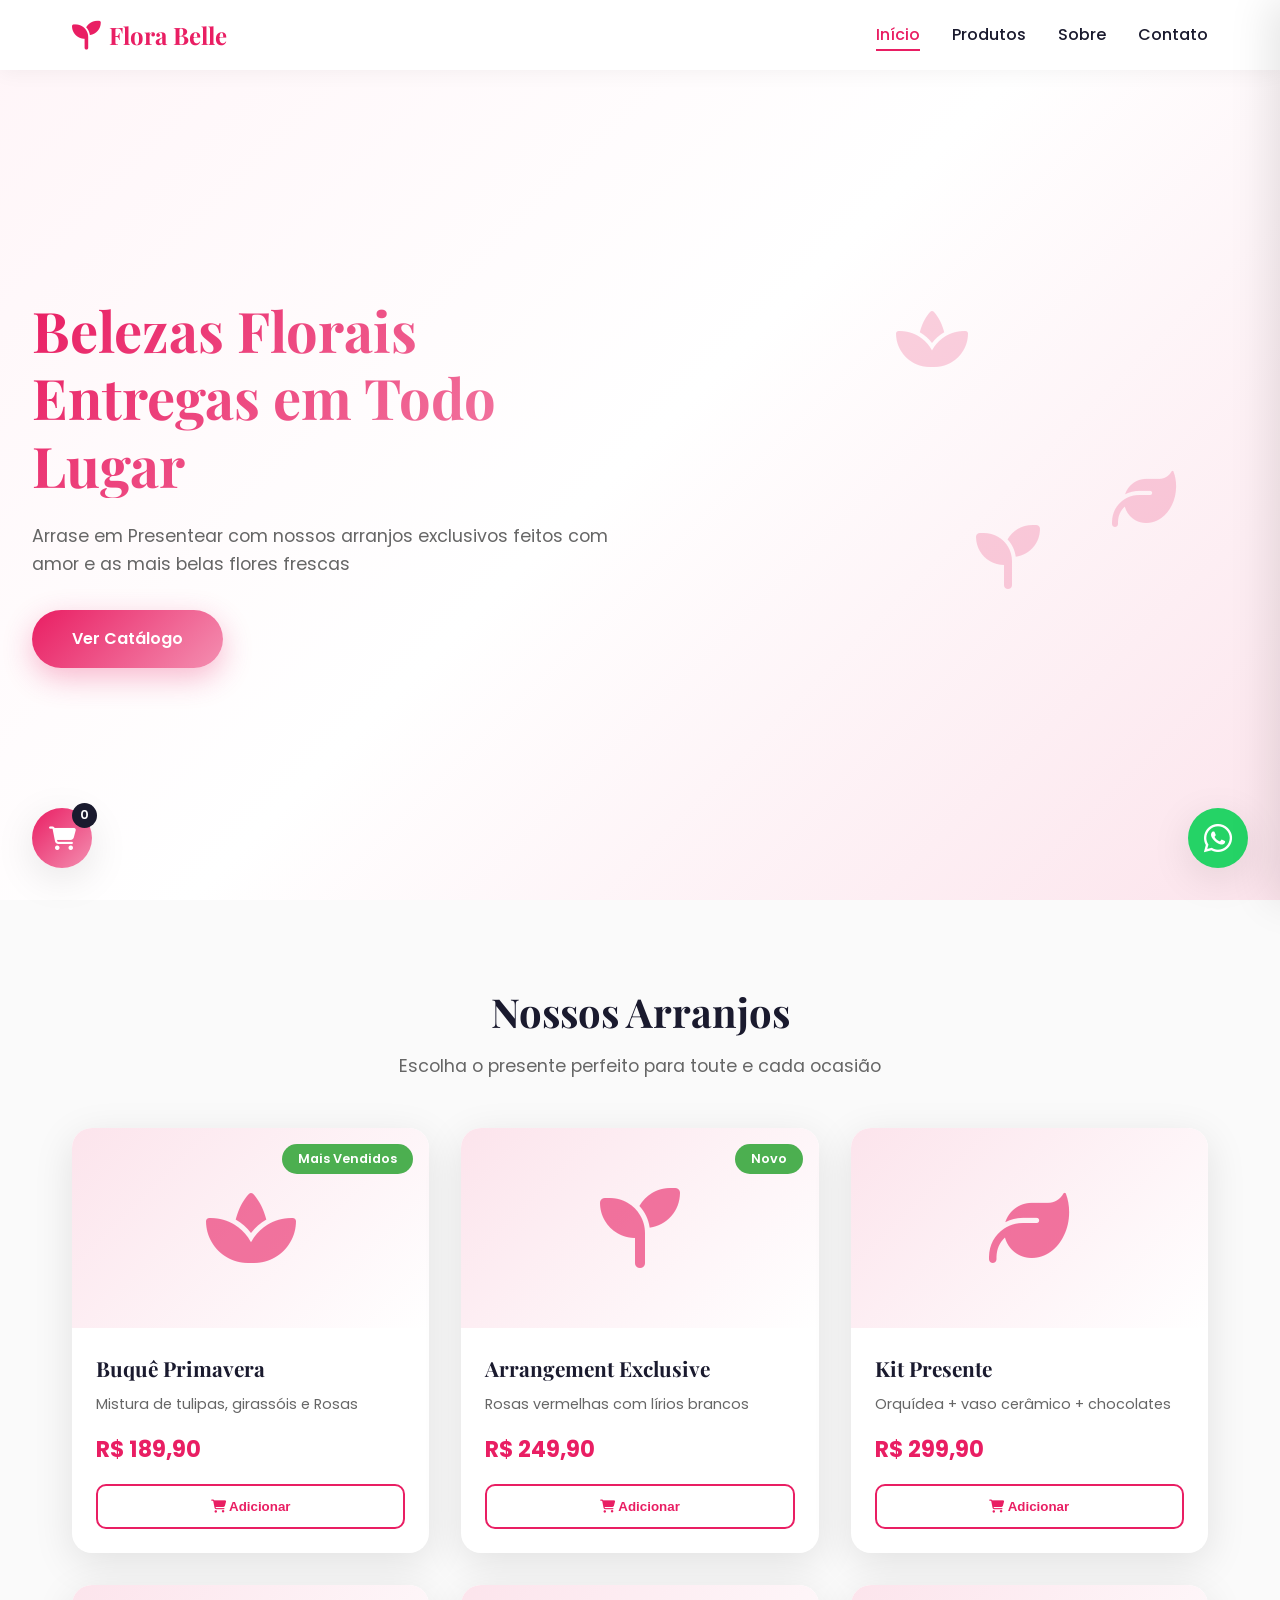
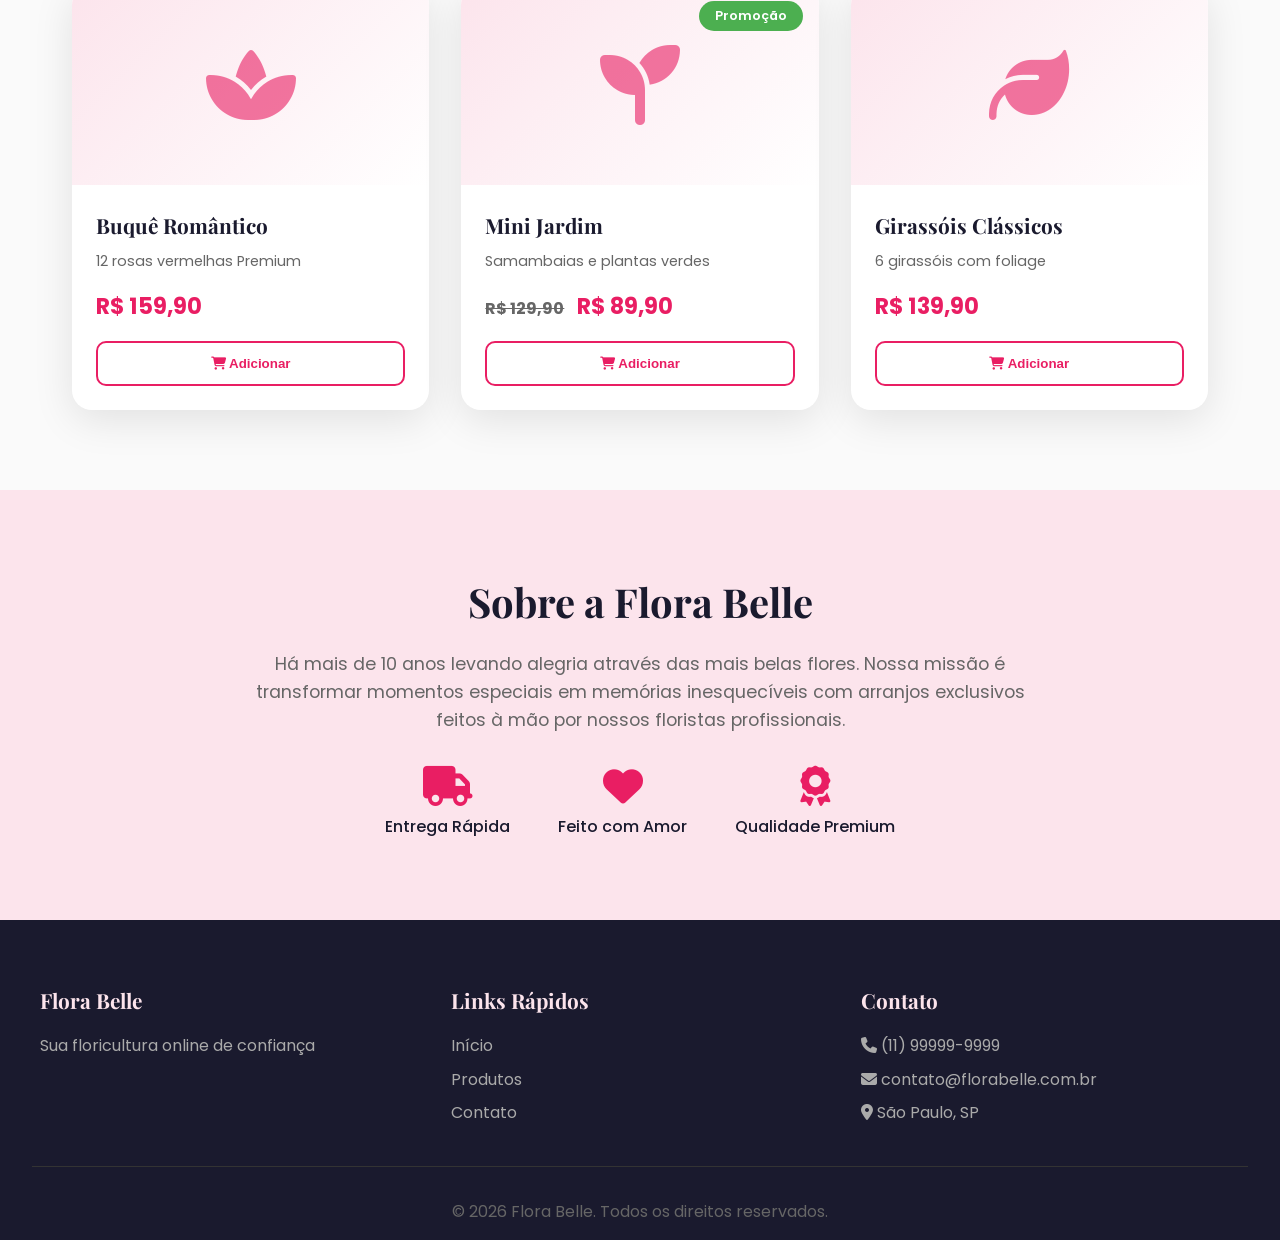
==== obrigado.html @ ef6fa818 "Add files via upload" ====
<!DOCTYPE html>
<html lang="pt-BR">
<head>
    <meta charset="UTF-8">
    <meta name="viewport" content="width=device-width, initial-scale=1.0">
    <title>Pedido Confirmado - Flora Belle</title>
    <link rel="stylesheet" href="style.css">
    <link rel="stylesheet" href="checkout.css">
    <link rel="preconnect" href="https://fonts.googleapis.com">
    <link rel="preconnect" href="https://fonts.gstatic.com" crossorigin>
    <link href="https://fonts.googleapis.com/css2?family=Playfair+Display:wght@400;600;700&family=Poppins:wght@300;400;500;600&display=swap" rel="stylesheet">
    <link rel="stylesheet" href="https://cdnjs.cloudflare.com/ajax/libs/font-awesome/6.4.0/css/all.min.css">
</head>
<body>
    <header class="header">
        <nav class="navbar">
            <div class="logo">
                <i class="fas fa-seedling"></i>
                <span>Flora Belle</span>
            </div>
            <ul class="nav-menu">
                <li><a href="index.html" class="nav-link">Início</a></li>
                <li><a href="index.html#produtos" class="nav-link">Produtos</a></li>
                <li><a href="contato.html" class="nav-link">Contato</a></li>
            </ul>
            <div class="hamburger">
                <span class="bar"></span>
                <span class="bar"></span>
                <span class="bar"></span>
            </div>
        </nav>
    </header>

    <section class="success-page">
        <div class="success-container">
            <div class="success-icon">
                <i class="fas fa-check-circle"></i>
            </div>
            
            <h1>Obrigado pelo seu pedido!</h1>
            <p class="success-subtitle">Seu pedido foi registrado com sucesso</p>
            
            <div class="order-info-card" id="orderInfo">
                <div class="order-header">
                    <h2>Detalhes do Pedido</h2>
                    <span class="order-id" id="orderId">#FB000000</span>
                </div>
                
                <div class="order-details">
                    <div class="detail-row">
                        <span class="detail-label"><i class="fas fa-calendar"></i> Data do Pedido</span>
                        <span class="detail-value" id="orderDate">--</span>
                    </div>
                    <div class="detail-row">
                        <span class="detail-label"><i class="fas fa-truck"></i> Entrega Prevista</span>
                        <span class="detail-value" id="deliveryDate">--</span>
                    </div>
                    <div class="detail-row">
                        <span class="detail-label"><i class="fas fa-map-marker-alt"></i> Endereço</span>
                        <span class="detail-value" id="deliveryAddress">--</span>
                    </div>
                    <div class="detail-row">
                        <span class="detail-label"><i class="fas fa-envelope"></i> E-mail</span>
                        <span class="detail-value" id="customerEmail">--</span>
                    </div>
                </div>
                
                <div class="order-items">
                    <h3>Itens do Pedido</h3>
                    <div id="orderItemsList"></div>
                </div>
                
                <div class="order-total">
                    <span>Total Pago</span>
                    <span id="orderTotal">R$ 0,00</span>
                </div>
            </div>
            
            <div class="payment-status pending">
                <i class="fas fa-clock"></i>
                <div class="status-text">
                    <h3>Aguardando Pagamento</h3>
                    <p>Efetue o pagamento via PIX para confirmar seu pedido</p>
                </div>
            </div>
            
            <div class="pix-payment-box">
                <h3><i class="fas fa-qrcode"></i> Dados para Pagamento</h3>
                <div class="pix-amount-box">
                    <span>Valor:</span>
                    <strong id="paymentAmount">R$ 0,00</strong>
                </div>
                <div class="pix-key-box">
                    <span>Chave PIX (CPF):</span>
                    <div class="key-copy">
                        <strong>51166889840</strong>
                        <button onclick="copyPixKey()"><i class="fas fa-copy"></i> Copiar</button>
                    </div>
                </div>
                <p class="pix-instruction">Copie a chave PIX acima e efetue o pagamento no seu banco</p>
                
                <button class="btn-confirm-payment" onclick="confirmPaymentWhatsapp()">
                    <i class="fab fa-whatsapp"></i> Já Paguei - Confirmar
                </button>
            </div>
            
            <div class="next-steps">
                <h3>Próximos Passos</h3>
                <div class="steps">
                    <div class="step">
                        <div class="step-number">1</div>
                        <div class="step-text">
                            <h4>Efetue o Pagamento</h4>
                            <p>Use a chave PIX 51166889840</p>
                        </div>
                    </div>
                    <div class="step">
                        <div class="step-number">2</div>
                        <div class="step-text">
                            <h4>Envie o Comprovante</h4>
                            <p>Envie pelo WhatsApp ou e-mail</p>
                        </div>
                    </div>
                    <div class="step">
                        <div class="step-number">3</div>
                        <div class="step-text">
                            <h4>Aguarde a Entrega</h4>
                            <p>Sua entrega será no prazo informado</p>
                        </div>
                    </div>
                </div>
            </div>
            
            <div class="contact-buttons">
                <a href="https://wa.me/5511999999999" class="btn-whatsapp" target="_blank">
                    <i class="fab fa-whatsapp"></i> Falar no WhatsApp
                </a>
                <a href="mailto:contato@florabelle.com.br" class="btn-email">
                    <i class="fas fa-envelope"></i> Enviar E-mail
                </a>
            </div>
            
            <a href="index.html" class="btn-back-home">
                <i class="fas fa-home"></i> Voltar à Loja
            </a>
        </div>
    </section>

    <script>
        document.addEventListener('DOMContentLoaded', function() {
            loadOrderInfo();
        });
        
        function loadOrderInfo() {
            const orderData = localStorage.getItem('florabelle_last_order');
            
            if (!orderData) {
                window.location.href = 'index.html';
                return;
            }
            
            const order = JSON.parse(orderData);
            
            document.getElementById('orderId').textContent = '#' + order.id;
            document.getElementById('orderDate').textContent = order.data;
            document.getElementById('deliveryDate').textContent = order.entrega.data;
            document.getElementById('deliveryAddress').textContent = 
                `${order.endereco.endereco}, ${order.endereco.numero} - ${order.endereco.bairro}, ${order.endereco.cidade}/${order.endereco.uf}`;
            document.getElementById('customerEmail').textContent = order.cliente.email;
            document.getElementById('orderTotal').textContent = 'R$ ' + order.total.toFixed(2).replace('.', ',');
            document.getElementById('paymentAmount').textContent = 'R$ ' + order.total.toFixed(2).replace('.', ',');
            
            const itemsList = document.getElementById('orderItemsList');
            itemsList.innerHTML = order.items.map(item => `
                <div class="item-row">
                    <span>${item.name} x${item.quantity}</span>
                    <span>R$ ${(item.price * item.quantity).toFixed(2).replace('.', ',')}</span>
                </div>
            `).join('');
        }
        
        function copyPixKey() {
            navigator.clipboard.writeText('51166889840').then(() => {
                const btn = document.querySelector('.key-copy button');
                btn.innerHTML = '<i class="fas fa-check"></i> Copiado!';
                setTimeout(() => {
                    btn.innerHTML = '<i class="fas fa-copy"></i> Copiar';
                }, 2000);
            });
        }
        
        function confirmPaymentWhatsapp() {
            const orderData = JSON.parse(localStorage.getItem('florabelle_last_order'));
            
            let message = `*✅ CONFIRMAÇÃO DE PAGAMENTO - Flora Belle*\n\n`;
            message += `*📋 Pedido:* ${orderData.id}\n`;
            message += `*👤 Cliente:* ${orderData.cliente.nome}\n`;
            message += `*📧 Email:* ${orderData.cliente.email}\n`;
            message += `*📍 Endereço:* ${orderData.endereco.endereco}, ${orderData.endereco.numero} - ${orderData.endereco.bairro}, ${orderData.endereco.cidade}/${orderData.endereco.uf}\n\n`;
            message += `*🛒 Itens:*\n`;
            
            orderData.items.forEach(item => {
                const subtotal = item.price * item.quantity;
                message += `• ${item.name} (${item.quantity}x) - R$ ${subtotal.toFixed(2).replace('.', ',')}\n`;
            });
            
            message += `\n*💰 Total: R$ ${orderData.total.toFixed(2).replace('.', ',')}*\n`;
            message += `*💳 Pagamento: PIX (51166889840)*\n\n`;
            message += `*📝 Comprovante em anexo*`;
            
            const whatsappUrl = `https://wa.me/5511999999999?text=${encodeURIComponent(message)}`;
            window.open(whatsappUrl, '_blank');
        }
    </script>
    
    <style>
        .success-page {
            padding: 100px 2rem 4rem;
            background: linear-gradient(135deg, #fff5f8 0%, #fce4ec 100%);
            min-height: 100vh;
        }
        
        .success-container {
            max-width: 700px;
            margin: 0 auto;
            text-align: center;
        }
        
        .success-icon {
            font-size: 5rem;
            color: #4caf50;
            margin-bottom: 1rem;
            animation: scaleIn 0.5s ease;
        }
        
        @keyframes scaleIn {
            from { transform: scale(0); opacity: 0; }
            to { transform: scale(1); opacity: 1; }
        }
        
        .success-container h1 {
            font-size: 2rem;
            color: var(--dark);
            margin-bottom: 0.5rem;
        }
        
        .success-subtitle {
            color: var(--gray);
            font-size: 1.1rem;
            margin-bottom: 2rem;
        }
        
        .order-info-card {
            background: white;
            border-radius: 20px;
            padding: 2rem;
            text-align: left;
            margin-bottom: 1.5rem;
            box-shadow: 0 10px 40px rgba(0,0,0,0.1);
        }
        
        .order-header {
            display: flex;
            justify-content: space-between;
            align-items: center;
            margin-bottom: 1.5rem;
            padding-bottom: 1rem;
            border-bottom: 1px solid #eee;
        }
        
        .order-header h2 {
            font-size: 1.2rem;
        }
        
        .order-id {
            background: var(--primary-light);
            color: var(--primary);
            padding: 0.4rem 1rem;
            border-radius: 20px;
            font-weight: 600;
        }
        
        .order-details {
            margin-bottom: 1.5rem;
        }
        
        .detail-row {
            display: flex;
            justify-content: space-between;
            padding: 0.6rem 0;
            border-bottom: 1px solid #f5f5f5;
        }
        
        .detail-label {
            color: var(--gray);
            display: flex;
            align-items: center;
            gap: 0.5rem;
        }
        
        .detail-label i {
            color: var(--primary);
        }
        
        .detail-value {
            font-weight: 500;
            text-align: right;
            max-width: 60%;
        }
        
        .order-items {
            margin-bottom: 1rem;
        }
        
        .order-items h3 {
            font-size: 1rem;
            margin-bottom: 0.8rem;
            color: var(--dark);
        }
        
        .item-row {
            display: flex;
            justify-content: space-between;
            padding: 0.4rem 0;
            color: var(--gray);
            font-size: 0.9rem;
        }
        
        .order-total {
            display: flex;
            justify-content: space-between;
            padding-top: 1rem;
            border-top: 2px solid #eee;
            font-size: 1.2rem;
            font-weight: 700;
            color: var(--primary);
        }
        
        .payment-status {
            display: flex;
            align-items: center;
            gap: 1rem;
            padding: 1.5rem;
            border-radius: 15px;
            margin-bottom: 1.5rem;
            text-align: left;
        }
        
        .payment-status.pending {
            background: #fff3cd;
            border: 2px solid #ffc107;
        }
        
        .payment-status.pending i {
            font-size: 2rem;
            color: #ffc107;
        }
        
        .status-text h3 {
            font-size: 1.1rem;
            margin-bottom: 0.2rem;
        }
        
        .status-text p {
            color: var(--gray);
            font-size: 0.9rem;
        }
        
        .pix-payment-box {
            background: white;
            border-radius: 20px;
            padding: 2rem;
            margin-bottom: 1.5rem;
            box-shadow: 0 10px 40px rgba(0,0,0,0.1);
            border: 3px solid #00b894;
        }
        
        .pix-payment-box h3 {
            color: #00b894;
            margin-bottom: 1rem;
            display: flex;
            align-items: center;
            justify-content: center;
            gap: 0.5rem;
        }
        
        .pix-amount-box {
            background: #e8f8f5;
            padding: 1rem;
            border-radius: 10px;
            margin-bottom: 1rem;
            display: flex;
            justify-content: space-between;
            align-items: center;
        }
        
        .pix-amount-box strong {
            font-size: 1.5rem;
            color: #00b894;
        }
        
        .pix-key-box {
            background: #f8f9fa;
            padding: 1rem;
            border-radius: 10px;
            margin-bottom: 0.8rem;
        }
        
        .pix-key-box span {
            display: block;
            color: var(--gray);
            font-size: 0.85rem;
            margin-bottom: 0.5rem;
        }
        
        .key-copy {
            display: flex;
            justify-content: space-between;
            align-items: center;
            background: white;
            padding: 0.8rem;
            border-radius: 8px;
            border: 2px dashed #00b894;
        }
        
        .key-copy strong {
            font-family: monospace;
            font-size: 1.3rem;
            color: var(--dark);
        }
        
        .key-copy button {
            background: var(--primary);
            color: white;
            border: none;
            padding: 0.5rem 1rem;
            border-radius: 20px;
            cursor: pointer;
            font-weight: 500;
            transition: background 0.3s;
        }
        
        .key-copy button:hover {
            background: var(--primary-dark);
        }
        
        .pix-instruction {
            color: var(--gray);
            font-size: 0.85rem;
            margin-bottom: 1rem;
        }
        
        .btn-confirm-payment {
            width: 100%;
            padding: 1rem;
            background: #25d366;
            color: white;
            border: none;
            border-radius: 10px;
            font-size: 1rem;
            font-weight: 600;
            cursor: pointer;
            display: flex;
            align-items: center;
            justify-content: center;
            gap: 0.5rem;
            transition: background 0.3s;
        }
        
        .btn-confirm-payment:hover {
            background: #128c7e;
        }
        
        .next-steps {
            background: white;
            border-radius: 20px;
            padding: 2rem;
            margin-bottom: 1.5rem;
            box-shadow: 0 10px 40px rgba(0,0,0,0.1);
        }
        
        .next-steps h3 {
            margin-bottom: 1.5rem;
            color: var(--dark);
        }
        
        .steps {
            display: flex;
            flex-direction: column;
            gap: 1rem;
        }
        
        .step {
            display: flex;
            align-items: center;
            gap: 1rem;
            text-align: left;
        }
        
        .step-number {
            width: 40px;
            height: 40px;
            background: var(--gradient);
            color: white;
            border-radius: 50%;
            display: flex;
            align-items: center;
            justify-content: center;
            font-weight: 700;
            flex-shrink: 0;
        }
        
        .step-text h4 {
            font-size: 0.95rem;
            margin-bottom: 0.2rem;
        }
        
        .step-text p {
            font-size: 0.85rem;
            color: var(--gray);
        }
        
        .contact-buttons {
            display: flex;
            gap: 1rem;
            margin-bottom: 1.5rem;
        }
        
        .btn-whatsapp, .btn-email {
            flex: 1;
            padding: 1rem;
            border-radius: 10px;
            font-weight: 600;
            text-decoration: none;
            display: flex;
            align-items: center;
            justify-content: center;
            gap: 0.5rem;
            transition: transform 0.3s;
        }
        
        .btn-whatsapp {
            background: #25d366;
            color: white;
        }
        
        .btn-email {
            background: var(--primary);
            color: white;
        }
        
        .btn-whatsapp:hover, .btn-email:hover {
            transform: translateY(-2px);
        }
        
        .btn-back-home {
            display: inline-block;
            padding: 1rem 2rem;
            background: transparent;
            border: 2px solid var(--primary);
            color: var(--primary);
            border-radius: 30px;
            text-decoration: none;
            font-weight: 600;
            transition: all 0.3s;
        }
        
        .btn-back-home:hover {
            background: var(--primary);
            color: white;
        }
    </style>
</body>
</html>
---- style.css ----
:root {
    --primary: #e91e63;
    --primary-dark: #c2185b;
    --primary-light: #fce4ec;
    --secondary: #4caf50;
    --secondary-dark: #388e3c;
    --dark: #1a1a2e;
    --light: #fafafa;
    --gray: #666;
    --white: #ffffff;
    --gradient: linear-gradient(135deg, #e91e63 0%, #f48fb1 100%);
    --shadow: 0 10px 40px rgba(0,0,0,0.1);
    --shadow-hover: 0 20px 60px rgba(0,0,0,0.15);
}

* {
    margin: 0;
    padding: 0;
    box-sizing: border-box;
}

html {
    scroll-behavior: smooth;
}

body {
    font-family: 'Poppins', sans-serif;
    color: var(--dark);
    background: var(--light);
    line-height: 1.6;
    overflow-x: hidden;
}

h1, h2, h3, h4 {
    font-family: 'Playfair Display', serif;
}

/* Header */
.header {
    position: fixed;
    top: 0;
    left: 0;
    right: 0;
    background: rgba(255,255,255,0.95);
    backdrop-filter: blur(10px);
    z-index: 1000;
    box-shadow: 0 2px 20px rgba(0,0,0,0.05);
}

.navbar {
    max-width: 1200px;
    margin: 0 auto;
    padding: 1rem 2rem;
    display: flex;
    justify-content: space-between;
    align-items: center;
}

.logo {
    display: flex;
    align-items: center;
    gap: 0.5rem;
    font-size: 1.5rem;
    font-family: 'Playfair Display', serif;
    font-weight: 700;
    color: var(--primary);
}

.logo i {
    font-size: 1.8rem;
}

.nav-menu {
    display: flex;
    list-style: none;
    gap: 2rem;
}

.nav-link {
    text-decoration: none;
    color: var(--dark);
    font-weight: 500;
    position: relative;
    transition: color 0.3s;
}

.nav-link::after {
    content: '';
    position: absolute;
    bottom: -5px;
    left: 0;
    width: 0;
    height: 2px;
    background: var(--primary);
    transition: width 0.3s;
}

.nav-link:hover, .nav-link.active {
    color: var(--primary);
}

.nav-link:hover::after, .nav-link.active::after {
    width: 100%;
}

.hamburger {
    display: none;
    flex-direction: column;
    gap: 5px;
    cursor: pointer;
}

.bar {
    width: 25px;
    height: 3px;
    background: var(--dark);
    transition: 0.3s;
}

/* Hero */
.hero {
    min-height: 100vh;
    display: flex;
    align-items: center;
    padding: 8rem 2rem 4rem;
    background: linear-gradient(135deg, #fff5f8 0%, #fff 50%, #fce4ec 100%);
    position: relative;
    overflow: hidden;
}

.hero-content {
    max-width: 600px;
    z-index: 2;
}

.hero h1 {
    font-size: 3.5rem;
    line-height: 1.2;
    margin-bottom: 1.5rem;
    background: var(--gradient);
    -webkit-background-clip: text;
    -webkit-text-fill-color: transparent;
    background-clip: text;
}

.hero p {
    font-size: 1.1rem;
    color: var(--gray);
    margin-bottom: 2rem;
}

.btn-primary {
    display: inline-block;
    padding: 1rem 2.5rem;
    background: var(--gradient);
    color: var(--white);
    text-decoration: none;
    border-radius: 50px;
    font-weight: 600;
    transition: transform 0.3s, box-shadow 0.3s;
    box-shadow: 0 10px 30px rgba(233, 30, 99, 0.3);
}

.btn-primary:hover {
    transform: translateY(-3px);
    box-shadow: 0 15px 40px rgba(233, 30, 99, 0.4);
}

.hero-visual {
    position: absolute;
    right: 5%;
    top: 50%;
    transform: translateY(-50%);
    width: 400px;
    height: 400px;
}

.flower-float {
    position: absolute;
    font-size: 4rem;
    color: var(--primary);
    opacity: 0.2;
    animation: float 6s ease-in-out infinite;
}

.flower-1 { top: 10%; left: 20%; animation-delay: 0s; }
.flower-2 { top: 50%; right: 10%; animation-delay: 2s; }
.flower-3 { bottom: 10%; left: 40%; animation-delay: 4s; }

@keyframes float {
    0%, 100% { transform: translateY(0) rotate(0deg); }
    50% { transform: translateY(-20px) rotate(10deg); }
}

/* Products */
.products {
    padding: 5rem 2rem;
    max-width: 1200px;
    margin: 0 auto;
}

.section-header {
    text-align: center;
    margin-bottom: 3rem;
}

.section-header h2 {
    font-size: 2.5rem;
    color: var(--dark);
    margin-bottom: 0.5rem;
}

.section-header p {
    color: var(--gray);
    font-size: 1.1rem;
}

.products-grid {
    display: grid;
    grid-template-columns: repeat(auto-fit, minmax(300px, 1fr));
    gap: 2rem;
}

.product-card {
    background: var(--white);
    border-radius: 20px;
    overflow: hidden;
    box-shadow: var(--shadow);
    transition: transform 0.3s, box-shadow 0.3s;
}

.product-card:hover {
    transform: translateY(-10px);
    box-shadow: var(--shadow-hover);
}

.product-image {
    height: 200px;
    background: linear-gradient(135deg, var(--primary-light) 0%, #fff 100%);
    display: flex;
    align-items: center;
    justify-content: center;
    position: relative;
}

.product-image i {
    font-size: 5rem;
    color: var(--primary);
    opacity: 0.6;
}

.product-image .badge {
    position: absolute;
    top: 1rem;
    right: 1rem;
    background: var(--secondary);
    color: var(--white);
    padding: 0.3rem 1rem;
    border-radius: 20px;
    font-size: 0.8rem;
    font-weight: 600;
}

.product-info {
    padding: 1.5rem;
}

.product-info h3 {
    font-size: 1.3rem;
    margin-bottom: 0.5rem;
}

.product-info p {
    color: var(--gray);
    font-size: 0.9rem;
    margin-bottom: 1rem;
}

.price {
    font-size: 1.4rem;
    font-weight: 700;
    color: var(--primary);
    margin-bottom: 1rem;
}

.old-price {
    text-decoration: line-through;
    color: var(--gray);
    font-size: 1rem;
    margin-right: 0.5rem;
}

.btn-cart {
    width: 100%;
    padding: 0.8rem;
    background: transparent;
    border: 2px solid var(--primary);
    color: var(--primary);
    border-radius: 10px;
    font-weight: 600;
    cursor: pointer;
    transition: all 0.3s;
}

.btn-cart:hover {
    background: var(--primary);
    color: var(--white);
}

/* About */
.about {
    padding: 5rem 2rem;
    background: var(--primary-light);
}

.about-content {
    max-width: 800px;
    margin: 0 auto;
    text-align: center;
}

.about h2 {
    font-size: 2.5rem;
    margin-bottom: 1rem;
}

.about p {
    color: var(--gray);
    margin-bottom: 2rem;
    font-size: 1.1rem;
}

.features {
    display: flex;
    justify-content: center;
    gap: 3rem;
    flex-wrap: wrap;
}

.feature {
    display: flex;
    flex-direction: column;
    align-items: center;
    gap: 0.5rem;
}

.feature i {
    font-size: 2.5rem;
    color: var(--primary);
}

.feature span {
    font-weight: 500;
}

/* Cart Float */
.cart-float {
    position: fixed;
    bottom: 2rem;
    left: 2rem;
    width: 60px;
    height: 60px;
    background: var(--gradient);
    border-radius: 50%;
    display: flex;
    align-items: center;
    justify-content: center;
    cursor: pointer;
    box-shadow: var(--shadow);
    z-index: 999;
    transition: transform 0.3s;
}

.cart-float:hover {
    transform: scale(1.1);
}

.cart-float i {
    color: var(--white);
    font-size: 1.5rem;
}

.cart-count {
    position: absolute;
    top: -5px;
    right: -5px;
    background: var(--dark);
    color: var(--white);
    width: 25px;
    height: 25px;
    border-radius: 50%;
    display: flex;
    align-items: center;
    justify-content: center;
    font-size: 0.8rem;
    font-weight: 600;
}

.cart-modal {
    position: fixed;
    top: 0;
    right: -400px;
    width: 400px;
    height: 100vh;
    background: var(--white);
    box-shadow: -10px 0 40px rgba(0,0,0,0.1);
    z-index: 1001;
    transition: right 0.3s;
    display: flex;
    flex-direction: column;
}

.cart-modal.active {
    right: 0;
}

.cart-header {
    padding: 1.5rem;
    border-bottom: 1px solid #eee;
    display: flex;
    justify-content: space-between;
    align-items: center;
}

.close-cart {
    background: none;
    border: none;
    font-size: 2rem;
    cursor: pointer;
    color: var(--gray);
}

.cart-items {
    flex: 1;
    padding: 1.5rem;
    overflow-y: auto;
}

.cart-item {
    display: flex;
    justify-content: space-between;
    align-items: center;
    padding: 1rem 0;
    border-bottom: 1px solid #eee;
}

.cart-item-info h4 {
    font-size: 1rem;
    font-family: 'Poppins', sans-serif;
}

.cart-item-info span {
    color: var(--primary);
    font-weight: 600;
}

.remove-item {
    background: none;
    border: none;
    color: #ff5252;
    cursor: pointer;
    font-size: 1.2rem;
}

.empty-cart {
    text-align: center;
    color: var(--gray);
    padding: 2rem;
}

.cart-footer {
    padding: 1.5rem;
    border-top: 1px solid #eee;
}

.cart-total {
    font-size: 1.3rem;
    font-weight: 700;
    margin-bottom: 1rem;
    text-align: right;
}

.btn-checkout {
    width: 100%;
    padding: 1rem;
    background: var(--secondary);
    color: var(--white);
    border: none;
    border-radius: 10px;
    font-size: 1rem;
    font-weight: 600;
    cursor: pointer;
    display: flex;
    align-items: center;
    justify-content: center;
    gap: 0.5rem;
    transition: background 0.3s;
}

.btn-checkout:hover {
    background: var(--secondary-dark);
}

/* WhatsApp Float */
.whatsapp-float {
    position: fixed;
    bottom: 2rem;
    right: 2rem;
    width: 60px;
    height: 60px;
    background: #25d366;
    border-radius: 50%;
    display: flex;
    align-items: center;
    justify-content: center;
    color: var(--white);
    font-size: 2rem;
    box-shadow: var(--shadow);
    z-index: 998;
    transition: transform 0.3s;
    text-decoration: none;
}

.whatsapp-float:hover {
    transform: scale(1.1);
}

/* Footer */
.footer {
    background: var(--dark);
    color: var(--white);
    padding: 4rem 2rem 1rem;
}

.footer-content {
    max-width: 1200px;
    margin: 0 auto;
    display: grid;
    grid-template-columns: repeat(auto-fit, minmax(250px, 1fr));
    gap: 2rem;
}

.footer-section h4 {
    font-size: 1.3rem;
    margin-bottom: 1rem;
    color: var(--primary-light);
}

.footer-section p, .footer-section li {
    color: #aaa;
    margin-bottom: 0.5rem;
}

.footer-section ul {
    list-style: none;
}

.footer-section a {
    color: #aaa;
    text-decoration: none;
    transition: color 0.3s;
}

.footer-section a:hover {
    color: var(--primary);
}

.footer-bottom {
    text-align: center;
    padding-top: 2rem;
    margin-top: 2rem;
    border-top: 1px solid #333;
    color: #666;
}

/* Contact Page */
.contact-hero {
    padding: 10rem 2rem 4rem;
    text-align: center;
    background: linear-gradient(135deg, var(--primary-light) 0%, #fff 100%);
}

.contact-hero h1 {
    font-size: 3rem;
    margin-bottom: 0.5rem;
    color: var(--dark);
}

.contact-hero p {
    color: var(--gray);
    font-size: 1.2rem;
}

.contact-section {
    padding: 4rem 2rem;
    max-width: 1200px;
    margin: 0 auto;
}

.contact-container {
    display: grid;
    grid-template-columns: 1fr 1.5fr;
    gap: 3rem;
    margin-bottom: 4rem;
}

.contact-info {
    display: grid;
    grid-template-columns: 1fr 1fr;
    gap: 1.5rem;
}

.info-card {
    background: var(--white);
    padding: 1.5rem;
    border-radius: 15px;
    box-shadow: var(--shadow);
    text-align: center;
}

.info-icon {
    width: 60px;
    height: 60px;
    background: var(--primary-light);
    border-radius: 50%;
    display: flex;
    align-items: center;
    justify-content: center;
    margin: 0 auto 1rem;
}

.info-icon i {
    font-size: 1.5rem;
    color: var(--primary);
}

.info-card h3 {
    font-size: 1.1rem;
    margin-bottom: 0.5rem;
}

.info-card p {
    color: var(--gray);
    font-size: 0.9rem;
}

.contact-form-wrapper {
    background: var(--white);
    padding: 2rem;
    border-radius: 20px;
    box-shadow: var(--shadow);
}

.contact-form-wrapper h2 {
    margin-bottom: 1.5rem;
    color: var(--dark);
}

.form-group {
    margin-bottom: 1.5rem;
}

.form-group label {
    display: block;
    margin-bottom: 0.5rem;
    font-weight: 500;
    color: var(--dark);
}

.form-group input,
.form-group select,
.form-group textarea {
    width: 100%;
    padding: 0.8rem 1rem;
    border: 2px solid #eee;
    border-radius: 10px;
    font-size: 1rem;
    font-family: 'Poppins', sans-serif;
    transition: border-color 0.3s;
}

.form-group input:focus,
.form-group select:focus,
.form-group textarea:focus {
    outline: none;
    border-color: var(--primary);
}

.btn-submit {
    width: 100%;
    padding: 1rem;
    background: var(--gradient);
    color: var(--white);
    border: none;
    border-radius: 10px;
    font-size: 1rem;
    font-weight: 600;
    cursor: pointer;
    display: flex;
    align-items: center;
    justify-content: center;
    gap: 0.5rem;
    transition: transform 0.3s;
}

.btn-submit:hover {
    transform: translateY(-2px);
}

.whatsapp-section {
    background: linear-gradient(135deg, #25d366 0%, #128c7e 100%);
    border-radius: 20px;
    padding: 3rem;
    text-align: center;
}

.whatsapp-content {
    color: var(--white);
}

.whatsapp-content i {
    font-size: 4rem;
    margin-bottom: 1rem;
}

.whatsapp-content h3 {
    font-size: 1.8rem;
    margin-bottom: 0.5rem;
}

.whatsapp-content p {
    opacity: 0.9;
    margin-bottom: 1.5rem;
}

.btn-whatsapp {
    display: inline-flex;
    align-items: center;
    gap: 0.5rem;
    padding: 1rem 2rem;
    background: var(--white);
    color: #25d366;
    text-decoration: none;
    border-radius: 50px;
    font-weight: 600;
    font-size: 1.1rem;
    transition: transform 0.3s;
}

.btn-whatsapp:hover {
    transform: scale(1.05);
}

/* Responsive */
@media (max-width: 768px) {
    .hamburger {
        display: flex;
    }

    .nav-menu {
        position: fixed;
        left: -100%;
        top: 70px;
        flex-direction: column;
        background: var(--white);
        width: 100%;
        padding: 2rem;
        gap: 1rem;
        transition: left 0.3s;
        box-shadow: 0 10px 20px rgba(0,0,0,0.1);
    }

    .nav-menu.active {
        left: 0;
    }

    .hero h1 {
        font-size: 2.5rem;
    }

    .hero-visual {
        display: none;
    }

    .contact-container {
        grid-template-columns: 1fr;
    }

    .cart-modal {
        width: 100%;
        right: -100%;
    }

    .features {
        flex-direction: column;
        gap: 1.5rem;
    }
}

/* Animations */
@keyframes fadeInUp {
    from {
        opacity: 0;
        transform: translateY(30px);
    }
    to {
        opacity: 1;
        transform: translateY(0);
    }
}

.product-card {
    animation: fadeInUp 0.6s ease forwards;
}

.product-card:nth-child(1) { animation-delay: 0.1s; }
.product-card:nth-child(2) { animation-delay: 0.2s; }
.product-card:nth-child(3) { animation-delay: 0.3s; }
.product-card:nth-child(4) { animation-delay: 0.4s; }
.product-card:nth-child(5) { animation-delay: 0.5s; }
.product-card:nth-child(6) { animation-delay: 0.6s; }

/* Cart Improvements */
.cart-item {
    display: flex;
    flex-wrap: wrap;
    align-items: center;
    gap: 10px;
    padding: 1rem 0;
    border-bottom: 1px solid #eee;
}

.cart-item-info {
    flex: 1;
    min-width: 150px;
}

.cart-item-info h4 {
    font-size: 0.95rem;
    font-family: 'Poppins', sans-serif;
    font-weight: 600;
    margin-bottom: 2px;
}

.item-price {
    color: var(--gray);
    font-size: 0.85rem;
}

.quantity-control {
    display: flex;
    align-items: center;
    gap: 8px;
    background: #f5f5f5;
    border-radius: 20px;
    padding: 4px;
}

.qty-btn {
    width: 28px;
    height: 28px;
    border: none;
    background: var(--primary);
    color: white;
    border-radius: 50%;
    cursor: pointer;
    font-size: 1rem;
    display: flex;
    align-items: center;
    justify-content: center;
    transition: background 0.2s;
}

.qty-btn:hover {
    background: var(--primary-dark);
}

.qty-value {
    min-width: 25px;
    text-align: center;
    font-weight: 600;
}

.item-subtotal {
    font-weight: 700;
    color: var(--primary);
    min-width: 80px;
    text-align: right;
}

.empty-cart-container {
    text-align: center;
    padding: 2rem;
}

.empty-cart-container i {
    font-size: 4rem;
    color: #ddd;
    margin-bottom: 1rem;
}

.empty-cart-container p {
    color: var(--gray);
    margin-bottom: 1rem;
}

.btn-continue {
    padding: 0.8rem 1.5rem;
    background: var(--primary);
    color: white;
    border: none;
    border-radius: 25px;
    cursor: pointer;
    font-weight: 500;
    transition: background 0.3s;
}

.btn-continue:hover {
    background: var(--primary-dark);
}

/* Checkout Modal */
.checkout-overlay {
    position: fixed;
    top: 0;
    left: 0;
    right: 0;
    bottom: 0;
    background: rgba(0,0,0,0.5);
    display: flex;
    align-items: center;
    justify-content: center;
    z-index: 2000;
    opacity: 0;
    visibility: hidden;
    transition: all 0.3s;
}

.checkout-overlay.active {
    opacity: 1;
    visibility: visible;
}

.checkout-modal {
    background: white;
    border-radius: 20px;
    width: 90%;
    max-width: 500px;
    max-height: 90vh;
    overflow-y: auto;
    transform: scale(0.9);
    transition: transform 0.3s;
}

.checkout-overlay.active .checkout-modal {
    transform: scale(1);
}

.checkout-header {
    padding: 1.5rem;
    border-bottom: 1px solid #eee;
    display: flex;
    justify-content: space-between;
    align-items: center;
}

.checkout-header h3 {
    font-size: 1.3rem;
    color: var(--dark);
}

.close-checkout {
    background: none;
    border: none;
    font-size: 1.8rem;
    cursor: pointer;
    color: var(--gray);
}

.checkout-body {
    padding: 1.5rem;
}

.checkout-form .form-group {
    margin-bottom: 1rem;
}

.checkout-form label {
    display: block;
    margin-bottom: 0.4rem;
    font-weight: 500;
    font-size: 0.9rem;
}

.checkout-form input,
.checkout-form textarea {
    width: 100%;
    padding: 0.7rem 1rem;
    border: 2px solid #eee;
    border-radius: 10px;
    font-size: 0.95rem;
    font-family: 'Poppins', sans-serif;
    transition: border-color 0.3s;
}

.checkout-form input:focus,
.checkout-form textarea:focus {
    outline: none;
    border-color: var(--primary);
}

.checkout-form textarea {
    resize: vertical;
    min-height: 80px;
}

.checkout-summary {
    background: var(--primary-light);
    padding: 1rem;
    border-radius: 10px;
    margin-bottom: 1.5rem;
}

.checkout-summary h4 {
    font-size: 0.95rem;
    margin-bottom: 0.5rem;
    color: var(--dark);
}

.summary-items {
    max-height: 150px;
    overflow-y: auto;
}

.summary-item {
    display: flex;
    justify-content: space-between;
    font-size: 0.85rem;
    padding: 0.3rem 0;
    color: var(--gray);
}

.summary-total {
    border-top: 1px solid #ddd;
    margin-top: 0.5rem;
    padding-top: 0.5rem;
    display: flex;
    justify-content: space-between;
    font-weight: 700;
    color: var(--primary);
    font-size: 1.1rem;
}

.btn-finalize {
    width: 100%;
    padding: 1rem;
    background: var(--secondary);
    color: white;
    border: none;
    border-radius: 10px;
    font-size: 1rem;
    font-weight: 600;
    cursor: pointer;
    display: flex;
    align-items: center;
    justify-content: center;
    gap: 0.5rem;
    transition: background 0.3s;
}

.btn-finalize:hover {
    background: var(--secondary-dark);
}

.btn-finalize:disabled {
    background: #ccc;
    cursor: not-allowed;
}

/* PIX Payment */
.pix-payment {
    text-align: center;
}

.pix-header {
    background: linear-gradient(135deg, #00b894 0%, #00cec9 100%);
    color: white;
    padding: 1.5rem;
    border-radius: 15px;
    margin-bottom: 1.5rem;
}

.pix-header i {
    font-size: 2.5rem;
    margin-bottom: 0.5rem;
    display: block;
}

.pix-header h4 {
    font-size: 1.2rem;
}

.pix-amount {
    background: #f8f9fa;
    padding: 1rem;
    border-radius: 10px;
    margin-bottom: 1rem;
}

.pix-amount .label {
    display: block;
    color: var(--gray);
    font-size: 0.9rem;
    margin-bottom: 0.3rem;
}

.pix-amount .amount {
    font-size: 1.8rem;
    font-weight: 700;
    color: var(--secondary);
}

.pix-key-container {
    background: #e8f8f5;
    padding: 1rem;
    border-radius: 10px;
    margin-bottom: 1rem;
    border: 2px dashed #00b894;
}

.pix-key-container .label {
    display: block;
    color: var(--gray);
    font-size: 0.85rem;
    margin-bottom: 0.5rem;
}

.pix-key {
    display: flex;
    align-items: center;
    justify-content: center;
    gap: 10px;
}

.pix-key span {
    font-size: 1.3rem;
    font-weight: 700;
    color: var(--dark);
    font-family: monospace;
}

.copy-btn {
    padding: 0.5rem 1rem;
    background: var(--primary);
    color: white;
    border: none;
    border-radius: 20px;
    cursor: pointer;
    font-size: 0.85rem;
    display: flex;
    align-items: center;
    gap: 5px;
    transition: background 0.3s;
}

.copy-btn:hover {
    background: var(--primary-dark);
}

.pix-instructions {
    background: #fff3cd;
    padding: 1rem;
    border-radius: 10px;
    text-align: left;
    margin-bottom: 1rem;
}

.pix-instructions h5 {
    font-size: 0.95rem;
    margin-bottom: 0.5rem;
    color: #856404;
}

.pix-instructions ol {
    margin: 0;
    padding-left: 1.2rem;
    color: #856404;
    font-size: 0.85rem;
}

.pix-instructions li {
    margin-bottom: 0.3rem;
}

.order-confirmation {
    background: var(--primary-light);
    padding: 1rem;
    border-radius: 10px;
    text-align: left;
    margin-bottom: 1rem;
}

.order-confirmation h5 {
    font-size: 0.95rem;
    margin-bottom: 0.5rem;
    color: var(--dark);
}

.order-confirmation p {
    font-size: 0.85rem;
    color: var(--gray);
    margin-bottom: 0.3rem;
}

.pix-actions {
    display: flex;
    flex-direction: column;
    gap: 0.8rem;
    margin-bottom: 1rem;
}

.btn-whatsapp-confirm {
    width: 100%;
    padding: 1rem;
    background: #25d366;
    color: white;
    border: none;
    border-radius: 10px;
    font-size: 1rem;
    font-weight: 600;
    cursor: pointer;
    display: flex;
    align-items: center;
    justify-content: center;
    gap: 0.5rem;
    transition: background 0.3s;
}

.btn-whatsapp-confirm:hover {
    background: #128c7e;
}

.btn-new-order {
    width: 100%;
    padding: 0.8rem;
    background: transparent;
    color: var(--gray);
    border: 2px solid #ddd;
    border-radius: 10px;
    font-size: 0.9rem;
    font-weight: 500;
    cursor: pointer;
    transition: all 0.3s;
}

.btn-new-order:hover {
    border-color: var(--primary);
    color: var(--primary);
}

.pix-note {
    font-size: 0.8rem;
    color: var(--gray);
    display: flex;
    align-items: center;
    justify-content: center;
    gap: 0.5rem;
}

.pix-note i {
    color: #3498db;
}
---- checkout.css ----
.checkout-page {
    padding: 100px 2rem 4rem;
    background: linear-gradient(135deg, #fff5f8 0%, #fce4ec 100%);
    min-height: 100vh;
}

.checkout-container {
    max-width: 1100px;
    margin: 0 auto;
    display: grid;
    grid-template-columns: 1fr 380px;
    gap: 2rem;
}

.checkout-main {
    display: flex;
    flex-direction: column;
    gap: 1.5rem;
}

.location-banner {
    background: linear-gradient(135deg, #00b894 0%, #00cec9 100%);
    color: white;
    padding: 1rem 1.5rem;
    border-radius: 12px;
    display: flex;
    align-items: center;
    gap: 0.8rem;
    font-weight: 500;
}

.location-banner i {
    font-size: 1.3rem;
}

.delivery-info {
    background: white;
    padding: 1.5rem;
    border-radius: 15px;
    display: flex;
    align-items: center;
    gap: 1.5rem;
    box-shadow: 0 5px 20px rgba(0,0,0,0.05);
}

.delivery-icon {
    width: 70px;
    height: 70px;
    background: linear-gradient(135deg, #e91e63 0%, #f48fb1 100%);
    border-radius: 50%;
    display: flex;
    align-items: center;
    justify-content: center;
}

.delivery-icon i {
    font-size: 1.8rem;
    color: white;
}

.delivery-details h3 {
    font-size: 1.1rem;
    color: var(--dark);
    margin-bottom: 0.3rem;
}

.delivery-date {
    font-size: 1.4rem;
    font-weight: 700;
    color: var(--primary);
    margin-bottom: 0.2rem;
}

.delivery-note {
    font-size: 0.85rem;
    color: var(--gray);
}

.payment-form {
    background: white;
    border-radius: 15px;
    padding: 2rem;
    box-shadow: 0 5px 20px rgba(0,0,0,0.05);
}

.form-section {
    margin-bottom: 2rem;
    padding-bottom: 2rem;
    border-bottom: 1px solid #eee;
}

.form-section:last-child {
    margin-bottom: 0;
    padding-bottom: 0;
    border-bottom: none;
}

.form-section h3 {
    font-size: 1.1rem;
    color: var(--dark);
    margin-bottom: 1.2rem;
    display: flex;
    align-items: center;
    gap: 0.5rem;
}

.form-section h3 i {
    color: var(--primary);
}

.section-note {
    font-size: 0.85rem;
    color: var(--gray);
    margin-bottom: 1rem;
    margin-top: -0.8rem;
}

.form-row {
    display: grid;
    grid-template-columns: 1fr 1fr;
    gap: 1rem;
}

.form-group {
    margin-bottom: 1rem;
}

.form-group label {
    display: block;
    margin-bottom: 0.5rem;
    font-weight: 500;
    color: var(--dark);
    font-size: 0.9rem;
}

.form-group input,
.form-group select {
    width: 100%;
    padding: 0.8rem 1rem;
    border: 2px solid #eee;
    border-radius: 10px;
    font-size: 0.95rem;
    font-family: 'Poppins', sans-serif;
    transition: border-color 0.3s;
}

.form-group input:focus,
.form-group select:focus {
    outline: none;
    border-color: var(--primary);
}

.checkout-sidebar {
    position: sticky;
    top: 100px;
    height: fit-content;
}

.order-summary {
    background: white;
    border-radius: 15px;
    padding: 1.5rem;
    margin-bottom: 1rem;
    box-shadow: 0 5px 20px rgba(0,0,0,0.05);
}

.order-summary h3 {
    font-size: 1.1rem;
    color: var(--dark);
    margin-bottom: 1rem;
    padding-bottom: 1rem;
    border-bottom: 1px solid #eee;
}

.summary-items {
    max-height: 200px;
    overflow-y: auto;
    margin-bottom: 1rem;
}

.summary-item-checkout {
    display: flex;
    justify-content: space-between;
    padding: 0.5rem 0;
    font-size: 0.9rem;
    color: var(--gray);
}

.summary-item-checkout .item-name {
    flex: 1;
}

.summary-item-checkout .item-qty {
    color: #999;
    margin-right: 0.5rem;
}

.summary-row {
    display: flex;
    justify-content: space-between;
    padding: 0.5rem 0;
    font-size: 0.95rem;
}

.summary-row.total {
    border-top: 2px solid #eee;
    margin-top: 0.5rem;
    padding-top: 1rem;
    font-size: 1.2rem;
    font-weight: 700;
    color: var(--primary);
}

.free-shipping {
    color: var(--secondary);
    font-weight: 600;
}

.payment-methods {
    background: white;
    border-radius: 15px;
    padding: 1.5rem;
    margin-bottom: 1rem;
    box-shadow: 0 5px 20px rgba(0,0,0,0.05);
}

.payment-methods h4 {
    font-size: 1rem;
    color: var(--dark);
    margin-bottom: 1rem;
}

.pix-selected {
    display: flex;
    align-items: center;
    gap: 0.5rem;
    background: #e8f8f5;
    padding: 0.8rem 1rem;
    border-radius: 10px;
    margin-bottom: 1rem;
    font-weight: 600;
    color: #00b894;
}

.pix-selected i {
    font-size: 1.3rem;
}

.pix-details {
    background: #f8f9fa;
    padding: 1rem;
    border-radius: 10px;
}

.pix-details p {
    font-size: 0.85rem;
    color: var(--gray);
    margin-bottom: 0.5rem;
}

.pix-key {
    display: flex;
    align-items: center;
    justify-content: space-between;
    background: white;
    padding: 0.8rem;
    border-radius: 8px;
    border: 2px dashed #00b894;
}

.pix-key span {
    font-family: monospace;
    font-size: 1.1rem;
    font-weight: 700;
    color: var(--dark);
}

.pix-key button {
    background: var(--primary);
    color: white;
    border: none;
    padding: 0.5rem 0.8rem;
    border-radius: 6px;
    cursor: pointer;
    transition: background 0.3s;
}

.pix-key button:hover {
    background: var(--primary-dark);
}

.pix-hint {
    font-size: 0.8rem !important;
    margin-top: 0.5rem !important;
    color: #00b894 !important;
}

.btn-complete-order {
    width: 100%;
    padding: 1.2rem;
    background: linear-gradient(135deg, #e91e63 0%, #c2185b 100%);
    color: white;
    border: none;
    border-radius: 12px;
    font-size: 1.1rem;
    font-weight: 600;
    cursor: pointer;
    display: flex;
    align-items: center;
    justify-content: center;
    gap: 0.5rem;
    transition: transform 0.3s, box-shadow 0.3s;
    box-shadow: 0 10px 30px rgba(233, 30, 99, 0.3);
}

.btn-complete-order:hover {
    transform: translateY(-2px);
    box-shadow: 0 15px 40px rgba(233, 30, 99, 0.4);
}

.security-note {
    display: flex;
    align-items: center;
    justify-content: center;
    gap: 0.5rem;
    margin-top: 1rem;
    font-size: 0.85rem;
    color: var(--gray);
}

.security-note i {
    color: var(--secondary);
}

@media (max-width: 900px) {
    .checkout-container {
        grid-template-columns: 1fr;
    }
    
    .checkout-sidebar {
        position: static;
    }
    
    .form-row {
        grid-template-columns: 1fr;
    }
}

/* PIX Popup */
.pix-popup-overlay {
    position: fixed;
    top: 0;
    left: 0;
    right: 0;
    bottom: 0;
    background: rgba(0,0,0,0.8);
    display: flex;
    align-items: center;
    justify-content: center;
    z-index: 9999;
    opacity: 0;
    visibility: hidden;
    transition: all 0.3s;
}

.pix-popup-overlay.active {
    opacity: 1;
    visibility: visible;
}

.pix-popup {
    background: white;
    border-radius: 20px;
    width: 90%;
    max-width: 450px;
    padding: 2rem;
    text-align: center;
    transform: scale(0.8);
    transition: transform 0.3s;
}

.pix-popup-overlay.active .pix-popup {
    transform: scale(1);
}

.pix-popup-header {
    background: linear-gradient(135deg, #00b894 0%, #00cec9 100%);
    color: white;
    padding: 1.5rem;
    border-radius: 15px;
    margin-bottom: 1.5rem;
    margin: -2rem -2rem 1.5rem -2rem;
    padding: 2rem;
}

.pix-popup-header i {
    font-size: 3rem;
    margin-bottom: 0.5rem;
    display: block;
}

.pix-popup-header h2 {
    font-size: 1.3rem;
}

.pix-popup-amount {
    background: #e8f8f5;
    padding: 1.2rem;
    border-radius: 12px;
    margin-bottom: 1rem;
}

.pix-popup-amount span {
    display: block;
    color: var(--gray);
    font-size: 0.9rem;
    margin-bottom: 0.3rem;
}

.pix-popup-amount strong {
    font-size: 2rem;
    color: #00b894;
}

.pix-popup-key {
    background: #f8f9fa;
    padding: 1rem;
    border-radius: 12px;
    margin-bottom: 1rem;
}

.pix-popup-key span {
    display: block;
    color: var(--gray);
    font-size: 0.85rem;
    margin-bottom: 0.5rem;
}

.key-display {
    display: flex;
    align-items: center;
    justify-content: space-between;
    background: white;
    padding: 0.8rem 1rem;
    border-radius: 8px;
    border: 2px dashed #00b894;
}

.key-display strong {
    font-family: monospace;
    font-size: 1.4rem;
    color: var(--dark);
}

.copy-pix-btn {
    background: var(--primary);
    color: white;
    border: none;
    padding: 0.6rem 1rem;
    border-radius: 20px;
    cursor: pointer;
    font-weight: 500;
    display: flex;
    align-items: center;
    gap: 0.4rem;
    transition: background 0.3s;
    white-space: nowrap;
}

.copy-pix-btn:hover {
    background: var(--primary-dark);
}

.pix-popup-instructions {
    background: #fff3cd;
    padding: 1rem;
    border-radius: 12px;
    text-align: left;
    margin-bottom: 1.5rem;
}

.pix-popup-instructions h4 {
    font-size: 0.95rem;
    color: #856404;
    margin-bottom: 0.5rem;
}

.pix-popup-instructions ol {
    margin: 0;
    padding-left: 1.2rem;
    color: #856404;
    font-size: 0.85rem;
}

.pix-popup-instructions li {
    margin-bottom: 0.3rem;
}

.pix-popup-actions {
    display: flex;
    flex-direction: column;
    gap: 0.8rem;
    margin-bottom: 1rem;
}

.btn-paid {
    width: 100%;
    padding: 1rem;
    background: #25d366;
    color: white;
    border: none;
    border-radius: 12px;
    font-size: 1.1rem;
    font-weight: 600;
    cursor: pointer;
    display: flex;
    align-items: center;
    justify-content: center;
    gap: 0.5rem;
    transition: background 0.3s;
}

.btn-paid:hover {
    background: #128c7e;
}

.btn-cancel {
    width: 100%;
    padding: 0.8rem;
    background: transparent;
    color: var(--gray);
    border: 2px solid #ddd;
    border-radius: 12px;
    font-size: 0.9rem;
    cursor: pointer;
    transition: all 0.3s;
}

.btn-cancel:hover {
    border-color: #ff5252;
    color: #ff5252;
}

.pix-popup-note {
    font-size: 0.8rem;
    color: var(--gray);
    display: flex;
    align-items: center;
    justify-content: center;
    gap: 0.4rem;
}

.pix-popup-note i {
    color: #3498db;
}
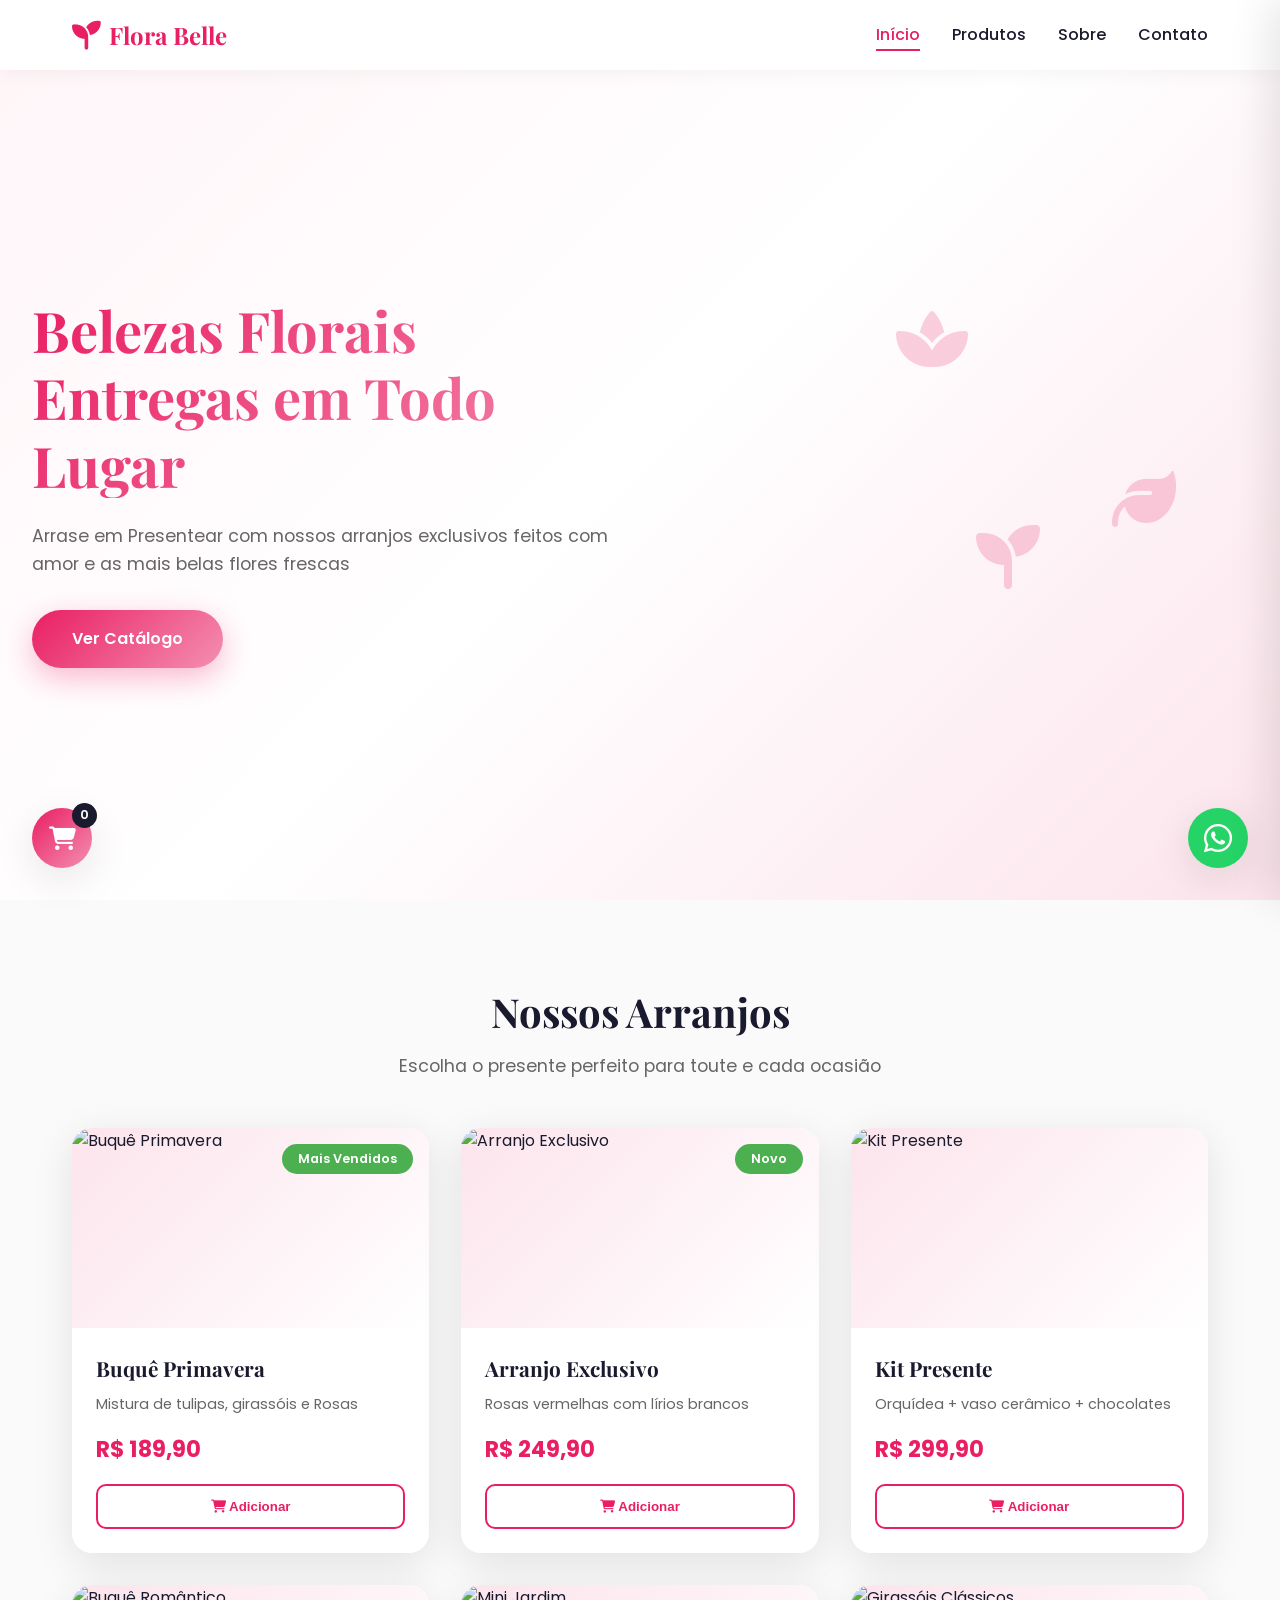
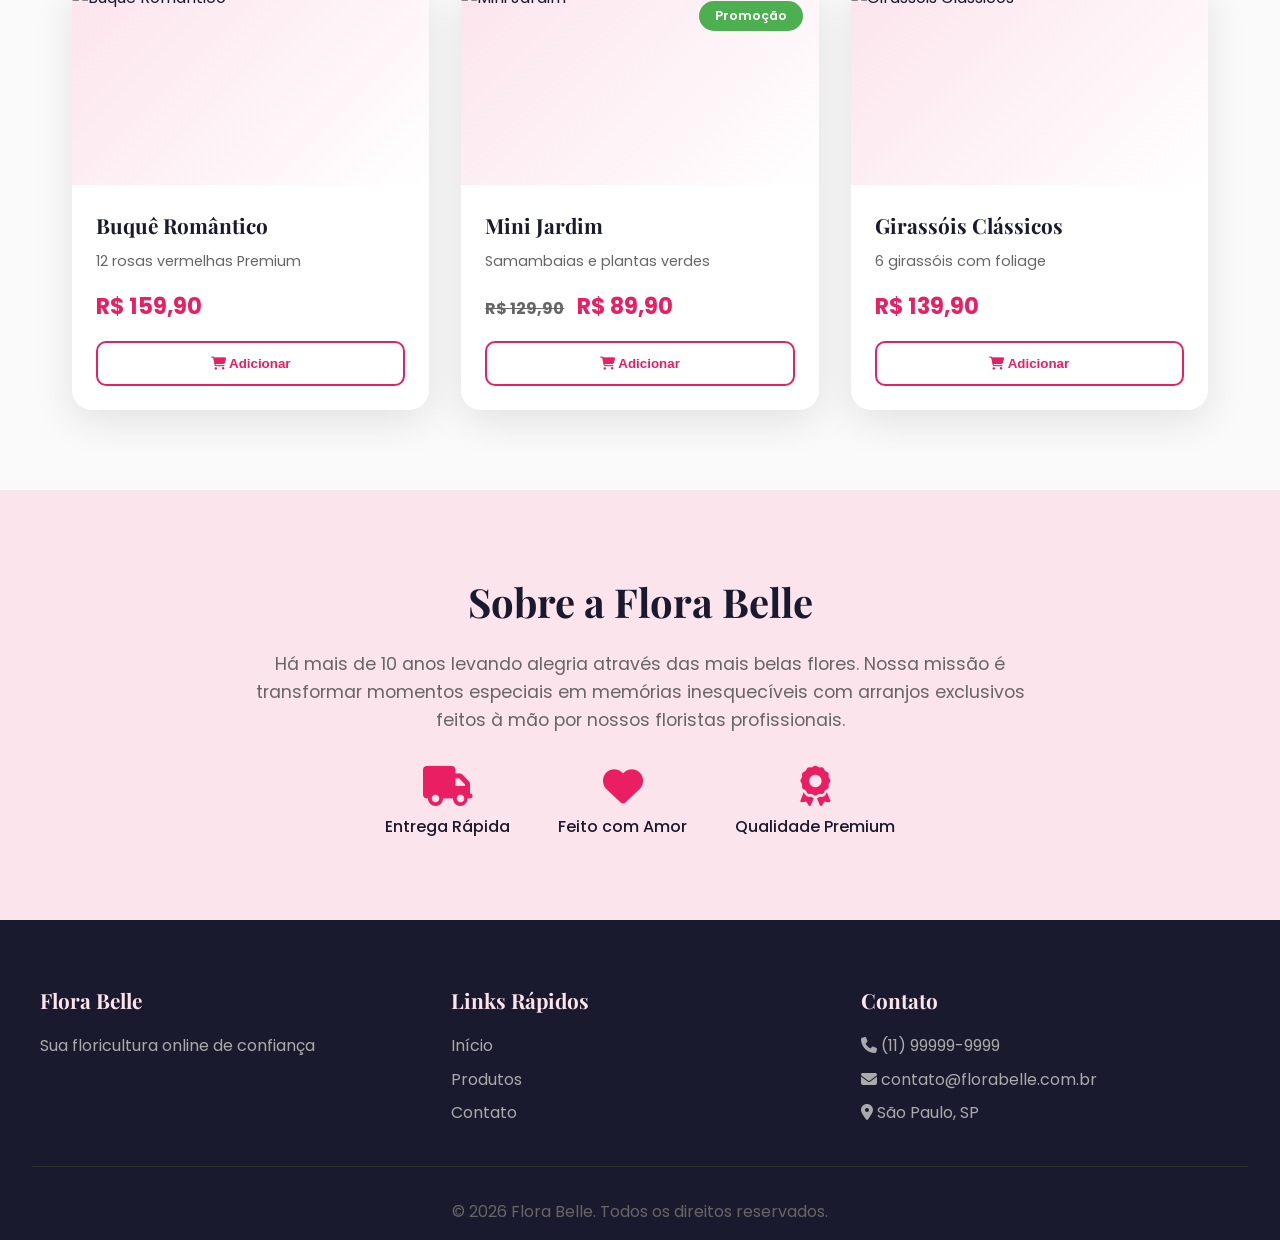
==== commit c1168741: "Add files via upload" ====
--- a/obrigado.html
+++ b/obrigado.html
@@ -93,7 +93,7 @@
                 <div class="pix-key-box">
                     <span>Chave PIX (CPF):</span>
                     <div class="key-copy">
-                        <strong>51166889840</strong>
+                        <strong>123456789</strong>
                         <button onclick="copyPixKey()"><i class="fas fa-copy"></i> Copiar</button>
                     </div>
                 </div>
@@ -111,7 +111,7 @@
                         <div class="step-number">1</div>
                         <div class="step-text">
                             <h4>Efetue o Pagamento</h4>
-                            <p>Use a chave PIX 51166889840</p>
+                            <p>Use a chave PIX 123456789</p>
                         </div>
                     </div>
                     <div class="step">
@@ -180,7 +180,7 @@
         }
         
         function copyPixKey() {
-            navigator.clipboard.writeText('51166889840').then(() => {
+            navigator.clipboard.writeText('123456789').then(() => {
                 const btn = document.querySelector('.key-copy button');
                 btn.innerHTML = '<i class="fas fa-check"></i> Copiado!';
                 setTimeout(() => {
@@ -205,7 +205,7 @@
             });
             
             message += `\n*💰 Total: R$ ${orderData.total.toFixed(2).replace('.', ',')}*\n`;
-            message += `*💳 Pagamento: PIX (51166889840)*\n\n`;
+            message += `*💳 Pagamento: PIX (123456789)*\n\n`;
             message += `*📝 Comprovante em anexo*`;
             
             const whatsappUrl = `https://wa.me/5511999999999?text=${encodeURIComponent(message)}`;
--- a/style.css
+++ b/style.css
@@ -241,6 +241,18 @@
     align-items: center;
     justify-content: center;
     position: relative;
+    overflow: hidden;
+}
+
+.product-image img {
+    width: 100%;
+    height: 100%;
+    object-fit: cover;
+    transition: transform 0.3s;
+}
+
+.product-card:hover .product-image img {
+    transform: scale(1.1);
 }
 
 .product-image i {
